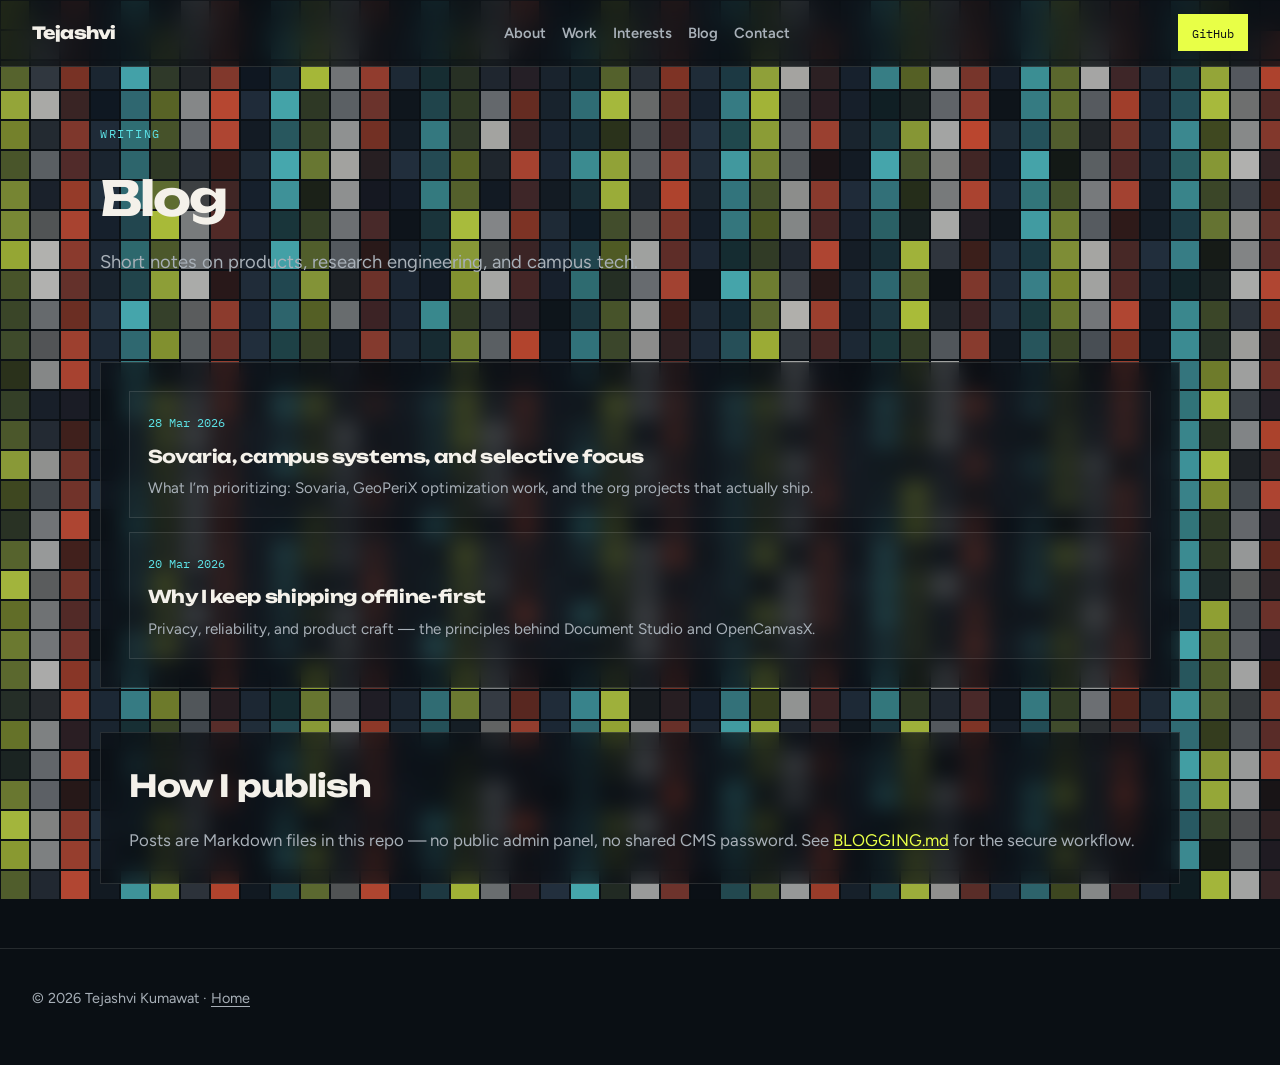
==== blog/index.html @ ffb42130 "Rebuild portfolio: about-first selective work, cell field, and blog Highlight Sovaria, Document Stud" ====
<!DOCTYPE html>
<html lang="en">
<head>
  <meta charset="utf-8" />
  <meta name="viewport" content="width=device-width, initial-scale=1" />
  <title>Blog · Tejashvi Kumawat</title>
  <meta name="description" content="Writing by Tejashvi Kumawat — products, research tooling, and campus systems." />
  <meta name="theme-color" content="#0A0F14" />
  <link rel="preconnect" href="https://fonts.googleapis.com" />
  <link rel="preconnect" href="https://fonts.gstatic.com" crossorigin />
  <link href="https://fonts.googleapis.com/css2?family=Unbounded:wght@500;700;800&family=Figtree:wght@400;500;600;700&family=IBM+Plex+Mono:wght@400;500&display=swap" rel="stylesheet" />
  <link rel="stylesheet" href="../styles.css" />
  <script src="../script.js" defer></script>
</head>
<body class="blog-page">
  <canvas id="cellField" aria-hidden="true"></canvas>

  <header class="top">
    <a class="logo" href="../">Tejashvi</a>
    <nav>
      <a href="../#about">About</a>
      <a href="../#work">Work</a>
      <a href="../#interests">Interests</a>
      <a href="./">Blog</a>
      <a href="../#contact">Contact</a>
    </nav>
    <a class="nav-cta" href="https://github.com/tejashvi-kumawat" target="_blank" rel="noopener">GitHub</a>
  </header>

  <main>
    <section class="blog-hero">
      <p class="eyebrow">Writing</p>
      <h1>Blog</h1>
      <p class="lede">Short notes on products, research engineering, and campus tech.</p>
    </section>

    <section class="panel">
      <div id="allPosts" class="post-list" aria-live="polite">Loading…</div>
    </section>

    <section class="panel">
      <h2>How I publish</h2>
      <p style="color:var(--muted);margin:0">
        Posts are Markdown files in this repo — no public admin panel, no shared CMS password.
        See <a href="../BLOGGING.md">BLOGGING.md</a> for the secure workflow.
      </p>
    </section>
  </main>

  <footer class="footer">
    <p>© <span id="year"></span> Tejashvi Kumawat · <a href="../">Home</a></p>
  </footer>
</body>
</html>
---- styles.css ----
:root {
  --bg: #0A0F14;
  --ink: #F4F1EA;
  --muted: #A8B0B8;
  --line: rgba(244, 241, 234, 0.12);
  --accent: #E8FF47;
  --accent-2: #FF5C39;
  --accent-3: #5CE1E6;
  --panel: rgba(10, 15, 20, 0.72);
  --font-display: "Unbounded", system-ui, sans-serif;
  --font-body: "Figtree", system-ui, sans-serif;
  --font-mono: "IBM Plex Mono", ui-monospace, monospace;
  --max: 1080px;
}

*,
*::before,
*::after { box-sizing: border-box; }

html { scroll-behavior: smooth; }

body {
  margin: 0;
  min-height: 100vh;
  color: var(--ink);
  font-family: var(--font-body);
  font-size: 1.05rem;
  line-height: 1.65;
  background: var(--bg);
  overflow-x: hidden;
}

#cellField {
  position: fixed;
  inset: 0;
  width: 100%;
  height: 100%;
  z-index: 0;
  pointer-events: none;
}

.top, main, .footer {
  position: relative;
  z-index: 1;
}

a {
  color: var(--accent);
  text-decoration-thickness: 1px;
  text-underline-offset: 0.18em;
  transition: color 0.2s ease, opacity 0.2s ease;
}

a:hover { color: #fff; }

.top {
  position: sticky;
  top: 0;
  display: flex;
  align-items: center;
  gap: 1.25rem;
  padding: 0.9rem clamp(1rem, 4vw, 2rem);
  background: rgba(10, 15, 20, 0.78);
  backdrop-filter: blur(14px);
  border-bottom: 1px solid var(--line);
  z-index: 20;
}

.logo {
  font-family: var(--font-display);
  font-weight: 800;
  font-size: 1.05rem;
  letter-spacing: -0.03em;
  color: var(--ink);
  text-decoration: none;
}

.top nav {
  display: flex;
  gap: 1rem;
  flex: 1;
  justify-content: center;
  flex-wrap: wrap;
}

.top nav a {
  color: var(--muted);
  text-decoration: none;
  font-size: 0.92rem;
  font-weight: 600;
}

.top nav a:hover { color: var(--ink); }

.nav-cta {
  font-family: var(--font-mono);
  font-size: 0.78rem;
  color: var(--bg);
  background: var(--accent);
  text-decoration: none;
  padding: 0.45rem 0.8rem;
  border: 1px solid transparent;
}

.nav-cta:hover {
  background: transparent;
  color: var(--accent);
  border-color: var(--accent);
}

main {
  width: min(var(--max), calc(100% - 2rem));
  margin: 0 auto;
  padding: 2.5rem 0 4rem;
}

.hero {
  padding: 4.5rem 0 2.5rem;
  animation: rise 0.9s ease both;
}

.eyebrow {
  font-family: var(--font-mono);
  font-size: 0.78rem;
  letter-spacing: 0.14em;
  text-transform: uppercase;
  color: var(--accent-3);
  margin: 0 0 1rem;
}

.hero h1 {
  font-family: var(--font-display);
  font-weight: 800;
  font-size: clamp(2.6rem, 8vw, 4.6rem);
  letter-spacing: -0.04em;
  line-height: 1.02;
  margin: 0 0 1.1rem;
  max-width: 12ch;
}

.lede {
  max-width: 38rem;
  color: var(--muted);
  font-size: 1.15rem;
  margin: 0 0 1.6rem;
}

.social {
  list-style: none;
  display: flex;
  flex-wrap: wrap;
  gap: 0.65rem;
  padding: 0;
  margin: 0;
}

.social a {
  display: inline-block;
  padding: 0.55rem 0.85rem;
  border: 1px solid var(--line);
  background: rgba(244, 241, 234, 0.03);
  color: var(--ink);
  text-decoration: none;
  font-weight: 600;
  font-size: 0.92rem;
}

.social a:hover {
  border-color: var(--accent);
  color: var(--accent);
  transform: translateY(-2px);
}

.social.dense a { font-size: 0.88rem; }

.panel {
  margin-top: 2.75rem;
  padding: 1.75rem;
  border: 1px solid var(--line);
  background: var(--panel);
  backdrop-filter: blur(10px);
  animation: rise 0.8s ease both;
}

.panel h2 {
  font-family: var(--font-display);
  font-size: clamp(1.4rem, 3vw, 1.9rem);
  letter-spacing: -0.03em;
  margin: 0 0 1rem;
}

.about-grid {
  display: grid;
  gap: 1rem;
}

@media (min-width: 800px) {
  .about-grid { grid-template-columns: 1fr 1fr; }
}

.about-grid p {
  margin: 0;
  color: var(--muted);
}

.about-grid strong { color: var(--ink); }

.section-head {
  margin-bottom: 1.5rem;
}

.section-head.row {
  display: flex;
  justify-content: space-between;
  gap: 1rem;
  align-items: end;
  flex-wrap: wrap;
}

.section-head p {
  margin: 0.35rem 0 0;
  color: var(--muted);
  max-width: 36rem;
}

.work-card {
  display: grid;
  gap: 1.25rem;
  padding: 1.25rem 0;
  border-top: 1px solid var(--line);
}

.work-card:first-of-type { border-top: 0; padding-top: 0; }

@media (min-width: 820px) {
  .work-card {
    grid-template-columns: 220px 1fr;
    align-items: center;
  }
  .work-card.reverse { grid-template-columns: 1fr 220px; }
  .work-card.reverse .work-media { order: 2; }
  .work-card.featured { grid-template-columns: 280px 1fr; }
}

.work-media {
  aspect-ratio: 1;
  border: 1px solid var(--line);
  overflow: hidden;
  position: relative;
  background: #121820;
}

.work-media img {
  width: 100%;
  height: 100%;
  object-fit: cover;
  display: block;
  transition: transform 0.5s ease;
}

.work-card:hover .work-media img { transform: scale(1.05); }

.work-copy h3 {
  font-family: var(--font-display);
  font-size: 1.35rem;
  letter-spacing: -0.03em;
  margin: 0.2rem 0 0.6rem;
}

.work-copy h3 a {
  color: inherit;
  text-decoration: none;
}

.work-copy h3 a:hover { color: var(--accent); }

.work-copy p {
  margin: 0 0 0.9rem;
  color: var(--muted);
}

.kicker {
  font-family: var(--font-mono);
  font-size: 0.72rem;
  letter-spacing: 0.12em;
  text-transform: uppercase;
  color: var(--accent-2);
  margin: 0;
}

.tags {
  display: flex;
  flex-wrap: wrap;
  gap: 0.4rem;
  margin-bottom: 0.75rem;
}

.tags span {
  font-family: var(--font-mono);
  font-size: 0.7rem;
  letter-spacing: 0.04em;
  color: var(--muted);
  border: 1px solid var(--line);
  padding: 0.25rem 0.45rem;
}

.text-link {
  font-weight: 700;
  text-decoration: none;
  color: var(--accent);
}

/* Project art panels */
.sovaria-art {
  background:
    radial-gradient(circle at 20% 20%, rgba(232, 255, 71, 0.35), transparent 40%),
    radial-gradient(circle at 80% 70%, rgba(255, 92, 57, 0.4), transparent 45%),
    linear-gradient(135deg, #101820, #1a2430);
}
.sovaria-art::after {
  content: "S";
  position: absolute;
  inset: 0;
  display: grid;
  place-items: center;
  font-family: var(--font-display);
  font-size: 5rem;
  font-weight: 800;
  color: rgba(244, 241, 234, 0.88);
}

.geoperix-art {
  background:
    repeating-linear-gradient(0deg, transparent, transparent 18px, rgba(92, 225, 230, 0.08) 18px, rgba(92, 225, 230, 0.08) 19px),
    repeating-linear-gradient(90deg, transparent, transparent 18px, rgba(92, 225, 230, 0.08) 18px, rgba(92, 225, 230, 0.08) 19px),
    radial-gradient(circle at 50% 50%, rgba(92, 225, 230, 0.25), transparent 55%),
    #0d141c;
}
.geoperix-art::after {
  content: "Geo";
  position: absolute;
  inset: 0;
  display: grid;
  place-items: center;
  font-family: var(--font-display);
  font-weight: 800;
  font-size: 2.2rem;
  color: var(--accent-3);
}

.opencanvas-art {
  background:
    conic-gradient(from 180deg at 50% 50%, #ff5c39, #e8ff47, #5ce1e6, #ff5c39);
  opacity: 0.95;
}
.opencanvas-art::after {
  content: "OCX";
  position: absolute;
  inset: 8%;
  background: var(--bg);
  display: grid;
  place-items: center;
  font-family: var(--font-display);
  font-weight: 800;
  font-size: 1.8rem;
}

.nss-art {
  background:
    linear-gradient(160deg, rgba(232, 255, 71, 0.2), transparent 50%),
    linear-gradient(20deg, rgba(255, 92, 57, 0.25), transparent 45%),
    #142018;
}
.nss-art::after {
  content: "NSS";
  position: absolute;
  inset: 0;
  display: grid;
  place-items: center;
  font-family: var(--font-display);
  font-weight: 800;
  font-size: 2.4rem;
}

.tryst-art {
  background:
    radial-gradient(circle at 30% 40%, rgba(255, 92, 57, 0.45), transparent 40%),
    radial-gradient(circle at 70% 60%, rgba(232, 255, 71, 0.3), transparent 40%),
    #151018;
}
.tryst-art::after {
  content: "TRYST";
  position: absolute;
  inset: 0;
  display: grid;
  place-items: center;
  font-family: var(--font-display);
  font-weight: 800;
  font-size: 1.6rem;
  letter-spacing: 0.08em;
}

.interest-list {
  margin: 0;
  padding: 0;
  list-style: none;
  display: grid;
  gap: 0.85rem;
}

.interest-list li {
  padding: 0.9rem 1rem;
  border-left: 3px solid var(--accent);
  background: rgba(244, 241, 234, 0.03);
  color: var(--muted);
}

.interest-list strong { color: var(--ink); }

.post-list {
  display: grid;
  gap: 0.85rem;
}

.post-card {
  display: block;
  padding: 1rem 1.1rem;
  border: 1px solid var(--line);
  text-decoration: none;
  color: inherit;
  background: rgba(244, 241, 234, 0.02);
  transition: border-color 0.2s ease, transform 0.2s ease, background 0.2s ease;
}

.post-card:hover {
  border-color: var(--accent);
  transform: translateX(4px);
  background: rgba(232, 255, 71, 0.04);
  color: inherit;
}

.post-card time {
  font-family: var(--font-mono);
  font-size: 0.75rem;
  color: var(--accent-3);
}

.post-card h3 {
  font-family: var(--font-display);
  font-size: 1.1rem;
  margin: 0.35rem 0;
  letter-spacing: -0.02em;
}

.post-card p {
  margin: 0;
  color: var(--muted);
  font-size: 0.95rem;
}

.contact p { color: var(--muted); }

.footer {
  border-top: 1px solid var(--line);
  padding: 1.5rem clamp(1rem, 4vw, 2rem) 2.5rem;
  color: var(--muted);
  font-size: 0.9rem;
}

.footer a { color: var(--muted); }
.footer a:hover { color: var(--accent); }

/* Blog layout */
.blog-page main { padding-top: 1.5rem; }

.blog-hero {
  padding: 2rem 0 1rem;
}

.blog-hero h1 {
  font-family: var(--font-display);
  font-size: clamp(2rem, 5vw, 3rem);
  letter-spacing: -0.04em;
  margin: 0 0 0.5rem;
}

.prose {
  max-width: 42rem;
  color: var(--muted);
}

.prose h1, .prose h2, .prose h3 {
  font-family: var(--font-display);
  color: var(--ink);
  letter-spacing: -0.03em;
}

.prose code, .prose pre {
  font-family: var(--font-mono);
}

.prose pre {
  background: #121820;
  border: 1px solid var(--line);
  padding: 1rem;
  overflow-x: auto;
}

.prose a { color: var(--accent); }

.post-meta {
  font-family: var(--font-mono);
  font-size: 0.78rem;
  color: var(--accent-3);
  margin-bottom: 1.5rem;
}

@keyframes rise {
  from { opacity: 0; transform: translateY(18px); }
  to { opacity: 1; transform: translateY(0); }
}

@media (max-width: 720px) {
  .top nav { display: none; }
  .hero { padding-top: 2.5rem; }
  .panel { padding: 1.2rem; }
}
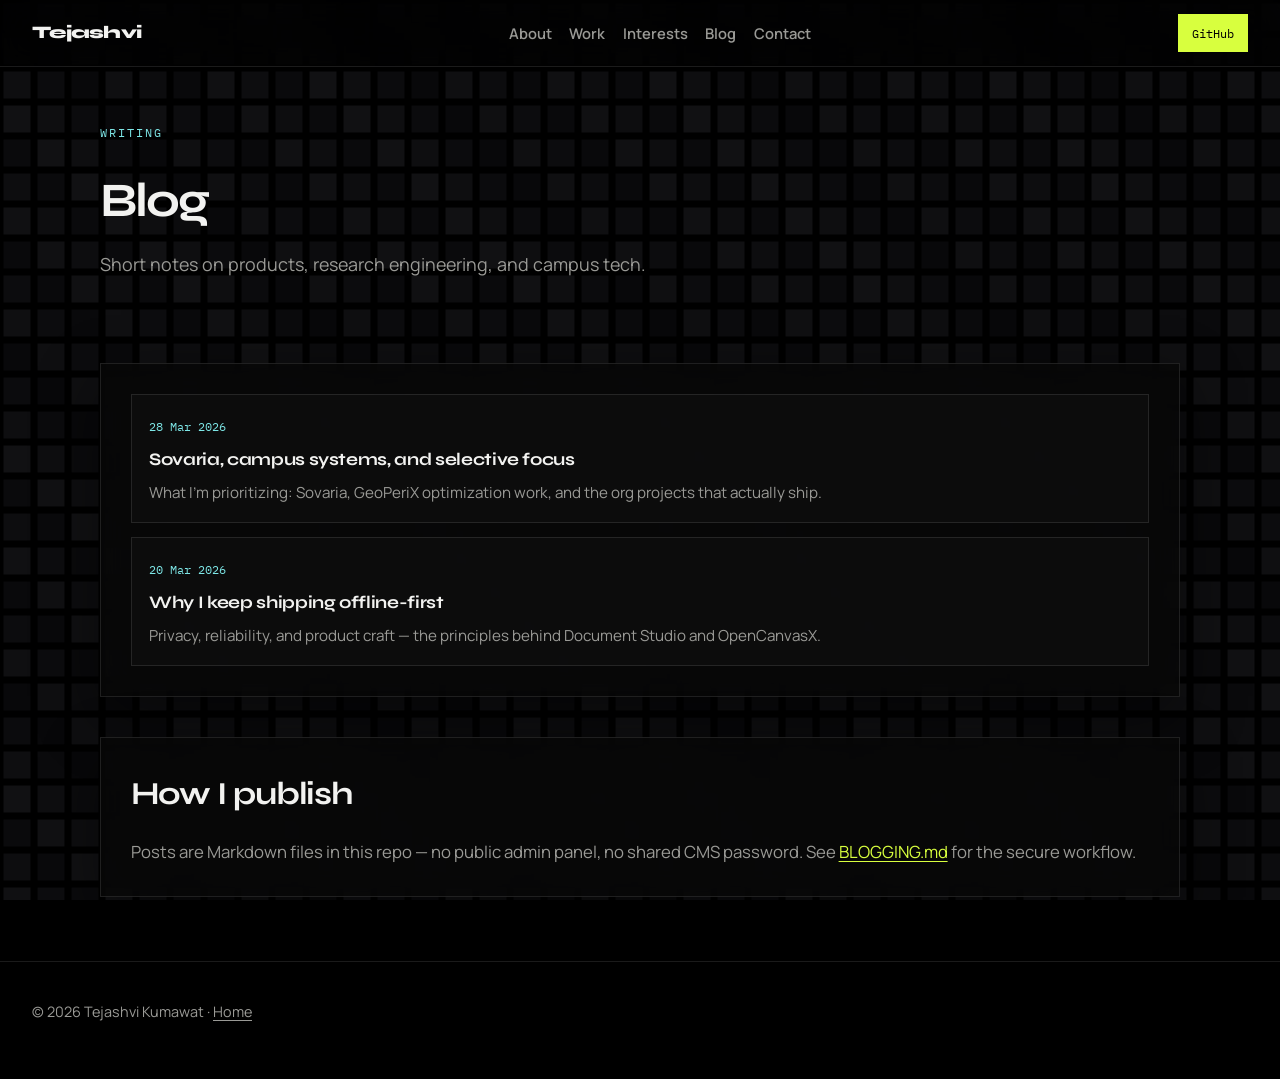
==== commit 2fb0ffb8: "Refine black cell grid, icons, and fuller about section Linger hover light on separated blocks; Syne" ====
--- a/blog/index.html
+++ b/blog/index.html
@@ -5,10 +5,10 @@
   <meta name="viewport" content="width=device-width, initial-scale=1" />
   <title>Blog · Tejashvi Kumawat</title>
   <meta name="description" content="Writing by Tejashvi Kumawat — products, research tooling, and campus systems." />
-  <meta name="theme-color" content="#0A0F14" />
+  <meta name="theme-color" content="#000000" />
   <link rel="preconnect" href="https://fonts.googleapis.com" />
   <link rel="preconnect" href="https://fonts.gstatic.com" crossorigin />
-  <link href="https://fonts.googleapis.com/css2?family=Unbounded:wght@500;700;800&family=Figtree:wght@400;500;600;700&family=IBM+Plex+Mono:wght@400;500&display=swap" rel="stylesheet" />
+  <link href="https://fonts.googleapis.com/css2?family=Syne:wght@600;700;800&family=Manrope:wght@400;500;600;700&family=IBM+Plex+Mono:wght@400;500&display=swap" rel="stylesheet" />
   <link rel="stylesheet" href="../styles.css" />
   <script src="../script.js" defer></script>
 </head>
--- a/styles.css
+++ b/styles.css
@@ -1,14 +1,15 @@
 :root {
-  --bg: #0A0F14;
-  --ink: #F4F1EA;
-  --muted: #A8B0B8;
-  --line: rgba(244, 241, 234, 0.12);
-  --accent: #E8FF47;
-  --accent-2: #FF5C39;
-  --accent-3: #5CE1E6;
-  --panel: rgba(10, 15, 20, 0.72);
-  --font-display: "Unbounded", system-ui, sans-serif;
-  --font-body: "Figtree", system-ui, sans-serif;
+  --bg: #000000;
+  --ink: #F2F2F0;
+  --muted: #9A9A96;
+  --line: rgba(242, 242, 240, 0.12);
+  --accent: #D8FF3E;
+  --accent-2: #FF6A3D;
+  --accent-3: #7EE7E7;
+  --panel: rgba(8, 8, 8, 0.82);
+  --panel-border: rgba(255, 255, 255, 0.1);
+  --font-display: "Syne", system-ui, sans-serif;
+  --font-body: "Manrope", system-ui, sans-serif;
   --font-mono: "IBM Plex Mono", ui-monospace, monospace;
   --max: 1080px;
 }
@@ -25,8 +26,8 @@
   color: var(--ink);
   font-family: var(--font-body);
   font-size: 1.05rem;
-  line-height: 1.65;
-  background: var(--bg);
+  line-height: 1.7;
+  background: #000;
   overflow-x: hidden;
 }
 
@@ -48,10 +49,15 @@
   color: var(--accent);
   text-decoration-thickness: 1px;
   text-underline-offset: 0.18em;
-  transition: color 0.2s ease, opacity 0.2s ease;
+  transition: color 0.2s ease, border-color 0.2s ease, background 0.2s ease, transform 0.2s ease;
 }
 
 a:hover { color: #fff; }
+
+.icon {
+  display: block;
+  flex-shrink: 0;
+}
 
 .top {
   position: sticky;
@@ -60,24 +66,24 @@
   align-items: center;
   gap: 1.25rem;
   padding: 0.9rem clamp(1rem, 4vw, 2rem);
-  background: rgba(10, 15, 20, 0.78);
-  backdrop-filter: blur(14px);
-  border-bottom: 1px solid var(--line);
+  background: rgba(0, 0, 0, 0.72);
+  backdrop-filter: blur(16px);
+  border-bottom: 1px solid var(--panel-border);
   z-index: 20;
 }
 
 .logo {
   font-family: var(--font-display);
   font-weight: 800;
-  font-size: 1.05rem;
-  letter-spacing: -0.03em;
+  font-size: 1.1rem;
+  letter-spacing: -0.04em;
   color: var(--ink);
   text-decoration: none;
 }
 
 .top nav {
   display: flex;
-  gap: 1rem;
+  gap: 1.1rem;
   flex: 1;
   justify-content: center;
   flex-wrap: wrap;
@@ -93,9 +99,12 @@
 .top nav a:hover { color: var(--ink); }
 
 .nav-cta {
+  display: inline-flex;
+  align-items: center;
+  gap: 0.4rem;
   font-family: var(--font-mono);
   font-size: 0.78rem;
-  color: var(--bg);
+  color: #000;
   background: var(--accent);
   text-decoration: none;
   padding: 0.45rem 0.8rem;
@@ -121,8 +130,8 @@
 
 .eyebrow {
   font-family: var(--font-mono);
-  font-size: 0.78rem;
-  letter-spacing: 0.14em;
+  font-size: 0.75rem;
+  letter-spacing: 0.16em;
   text-transform: uppercase;
   color: var(--accent-3);
   margin: 0 0 1rem;
@@ -131,83 +140,80 @@
 .hero h1 {
   font-family: var(--font-display);
   font-weight: 800;
-  font-size: clamp(2.6rem, 8vw, 4.6rem);
-  letter-spacing: -0.04em;
-  line-height: 1.02;
-  margin: 0 0 1.1rem;
+  font-size: clamp(2.7rem, 8vw, 4.8rem);
+  letter-spacing: -0.045em;
+  line-height: 0.98;
+  margin: 0 0 1.15rem;
   max-width: 12ch;
 }
 
 .lede {
-  max-width: 38rem;
-  color: var(--muted);
-  font-size: 1.15rem;
-  margin: 0 0 1.6rem;
-}
+  max-width: 40rem;
+  color: var(--muted);
+  font-size: 1.12rem;
+  margin: 0 0 1.7rem;
+}
+
+.lede strong { color: var(--ink); font-weight: 700; }
 
 .social {
   list-style: none;
   display: flex;
   flex-wrap: wrap;
-  gap: 0.65rem;
+  gap: 0.55rem;
   padding: 0;
   margin: 0;
 }
 
 .social a {
-  display: inline-block;
-  padding: 0.55rem 0.85rem;
-  border: 1px solid var(--line);
-  background: rgba(244, 241, 234, 0.03);
+  display: grid;
+  place-items: center;
+  width: 2.7rem;
+  height: 2.7rem;
+  border: 1px solid var(--panel-border);
+  background: rgba(255, 255, 255, 0.03);
   color: var(--ink);
   text-decoration: none;
-  font-weight: 600;
-  font-size: 0.92rem;
+  border-radius: 0;
 }
 
 .social a:hover {
   border-color: var(--accent);
   color: var(--accent);
+  background: rgba(216, 255, 62, 0.08);
   transform: translateY(-2px);
 }
 
-.social.dense a { font-size: 0.88rem; }
-
 .panel {
-  margin-top: 2.75rem;
-  padding: 1.75rem;
-  border: 1px solid var(--line);
+  margin-top: 2.5rem;
+  padding: 1.85rem;
+  border: 1px solid var(--panel-border);
   background: var(--panel);
-  backdrop-filter: blur(10px);
+  backdrop-filter: blur(14px);
   animation: rise 0.8s ease both;
+  box-shadow: 0 20px 60px rgba(0, 0, 0, 0.45);
 }
 
 .panel h2 {
   font-family: var(--font-display);
-  font-size: clamp(1.4rem, 3vw, 1.9rem);
-  letter-spacing: -0.03em;
+  font-size: clamp(1.45rem, 3vw, 2rem);
+  letter-spacing: -0.035em;
   margin: 0 0 1rem;
 }
 
-.about-grid {
+.about-stack {
   display: grid;
   gap: 1rem;
 }
 
-@media (min-width: 800px) {
-  .about-grid { grid-template-columns: 1fr 1fr; }
-}
-
-.about-grid p {
+.about-stack p {
   margin: 0;
   color: var(--muted);
 }
 
-.about-grid strong { color: var(--ink); }
-
-.section-head {
-  margin-bottom: 1.5rem;
-}
+.about-stack strong { color: var(--ink); }
+
+.section-head { margin-bottom: 1.5rem; }
 
 .section-head.row {
   display: flex;
@@ -226,8 +232,8 @@
 .work-card {
   display: grid;
   gap: 1.25rem;
-  padding: 1.25rem 0;
-  border-top: 1px solid var(--line);
+  padding: 1.35rem 0;
+  border-top: 1px solid var(--panel-border);
 }
 
 .work-card:first-of-type { border-top: 0; padding-top: 0; }
@@ -244,10 +250,10 @@
 
 .work-media {
   aspect-ratio: 1;
-  border: 1px solid var(--line);
+  border: 1px solid var(--panel-border);
   overflow: hidden;
   position: relative;
-  background: #121820;
+  background: #0a0a0a;
 }
 
 .work-media img {
@@ -300,7 +306,7 @@
   font-size: 0.7rem;
   letter-spacing: 0.04em;
   color: var(--muted);
-  border: 1px solid var(--line);
+  border: 1px solid var(--panel-border);
   padding: 0.25rem 0.45rem;
 }
 
@@ -308,14 +314,14 @@
   font-weight: 700;
   text-decoration: none;
   color: var(--accent);
-}
-
-/* Project art panels */
+  margin-right: 1rem;
+}
+
 .sovaria-art {
   background:
-    radial-gradient(circle at 20% 20%, rgba(232, 255, 71, 0.35), transparent 40%),
-    radial-gradient(circle at 80% 70%, rgba(255, 92, 57, 0.4), transparent 45%),
-    linear-gradient(135deg, #101820, #1a2430);
+    radial-gradient(circle at 20% 20%, rgba(216, 255, 62, 0.35), transparent 40%),
+    radial-gradient(circle at 80% 70%, rgba(255, 106, 61, 0.4), transparent 45%),
+    #0a0a0a;
 }
 .sovaria-art::after {
   content: "S";
@@ -326,15 +332,15 @@
   font-family: var(--font-display);
   font-size: 5rem;
   font-weight: 800;
-  color: rgba(244, 241, 234, 0.88);
+  color: rgba(242, 242, 240, 0.9);
 }
 
 .geoperix-art {
   background:
-    repeating-linear-gradient(0deg, transparent, transparent 18px, rgba(92, 225, 230, 0.08) 18px, rgba(92, 225, 230, 0.08) 19px),
-    repeating-linear-gradient(90deg, transparent, transparent 18px, rgba(92, 225, 230, 0.08) 18px, rgba(92, 225, 230, 0.08) 19px),
-    radial-gradient(circle at 50% 50%, rgba(92, 225, 230, 0.25), transparent 55%),
-    #0d141c;
+    repeating-linear-gradient(0deg, transparent, transparent 18px, rgba(126, 231, 231, 0.08) 18px, rgba(126, 231, 231, 0.08) 19px),
+    repeating-linear-gradient(90deg, transparent, transparent 18px, rgba(126, 231, 231, 0.08) 18px, rgba(126, 231, 231, 0.08) 19px),
+    radial-gradient(circle at 50% 50%, rgba(126, 231, 231, 0.22), transparent 55%),
+    #0a0a0a;
 }
 .geoperix-art::after {
   content: "Geo";
@@ -349,15 +355,13 @@
 }
 
 .opencanvas-art {
-  background:
-    conic-gradient(from 180deg at 50% 50%, #ff5c39, #e8ff47, #5ce1e6, #ff5c39);
-  opacity: 0.95;
+  background: conic-gradient(from 180deg at 50% 50%, #ff6a3d, #d8ff3e, #7ee7e7, #ff6a3d);
 }
 .opencanvas-art::after {
   content: "OCX";
   position: absolute;
   inset: 8%;
-  background: var(--bg);
+  background: #000;
   display: grid;
   place-items: center;
   font-family: var(--font-display);
@@ -367,9 +371,9 @@
 
 .nss-art {
   background:
-    linear-gradient(160deg, rgba(232, 255, 71, 0.2), transparent 50%),
-    linear-gradient(20deg, rgba(255, 92, 57, 0.25), transparent 45%),
-    #142018;
+    linear-gradient(160deg, rgba(216, 255, 62, 0.2), transparent 50%),
+    linear-gradient(20deg, rgba(255, 106, 61, 0.25), transparent 45%),
+    #0a0a0a;
 }
 .nss-art::after {
   content: "NSS";
@@ -384,9 +388,9 @@
 
 .tryst-art {
   background:
-    radial-gradient(circle at 30% 40%, rgba(255, 92, 57, 0.45), transparent 40%),
-    radial-gradient(circle at 70% 60%, rgba(232, 255, 71, 0.3), transparent 40%),
-    #151018;
+    radial-gradient(circle at 30% 40%, rgba(255, 106, 61, 0.45), transparent 40%),
+    radial-gradient(circle at 70% 60%, rgba(216, 255, 62, 0.3), transparent 40%),
+    #0a0a0a;
 }
 .tryst-art::after {
   content: "TRYST";
@@ -409,9 +413,9 @@
 }
 
 .interest-list li {
-  padding: 0.9rem 1rem;
+  padding: 0.95rem 1.05rem;
   border-left: 3px solid var(--accent);
-  background: rgba(244, 241, 234, 0.03);
+  background: rgba(255, 255, 255, 0.03);
   color: var(--muted);
 }
 
@@ -425,17 +429,17 @@
 .post-card {
   display: block;
   padding: 1rem 1.1rem;
-  border: 1px solid var(--line);
+  border: 1px solid var(--panel-border);
   text-decoration: none;
   color: inherit;
-  background: rgba(244, 241, 234, 0.02);
+  background: rgba(255, 255, 255, 0.02);
   transition: border-color 0.2s ease, transform 0.2s ease, background 0.2s ease;
 }
 
 .post-card:hover {
   border-color: var(--accent);
   transform: translateX(4px);
-  background: rgba(232, 255, 71, 0.04);
+  background: rgba(216, 255, 62, 0.05);
   color: inherit;
 }
 
@@ -460,22 +464,41 @@
 
 .contact p { color: var(--muted); }
 
+.contact-mail {
+  margin: 1rem 0 1.25rem !important;
+}
+
+.contact-mail a {
+  display: inline-flex;
+  align-items: center;
+  gap: 0.55rem;
+  color: var(--ink);
+  text-decoration: none;
+  font-weight: 700;
+  font-size: 1.05rem;
+  border-bottom: 1px solid var(--panel-border);
+  padding-bottom: 0.2rem;
+}
+
+.contact-mail a:hover {
+  color: var(--accent);
+  border-color: var(--accent);
+}
+
 .footer {
-  border-top: 1px solid var(--line);
+  border-top: 1px solid var(--panel-border);
   padding: 1.5rem clamp(1rem, 4vw, 2rem) 2.5rem;
   color: var(--muted);
   font-size: 0.9rem;
+  background: rgba(0, 0, 0, 0.55);
 }
 
 .footer a { color: var(--muted); }
 .footer a:hover { color: var(--accent); }
 
-/* Blog layout */
 .blog-page main { padding-top: 1.5rem; }
 
-.blog-hero {
-  padding: 2rem 0 1rem;
-}
+.blog-hero { padding: 2rem 0 1rem; }
 
 .blog-hero h1 {
   font-family: var(--font-display);
@@ -495,13 +518,11 @@
   letter-spacing: -0.03em;
 }
 
-.prose code, .prose pre {
-  font-family: var(--font-mono);
-}
+.prose code, .prose pre { font-family: var(--font-mono); }
 
 .prose pre {
-  background: #121820;
-  border: 1px solid var(--line);
+  background: #0a0a0a;
+  border: 1px solid var(--panel-border);
   padding: 1rem;
   overflow-x: auto;
 }
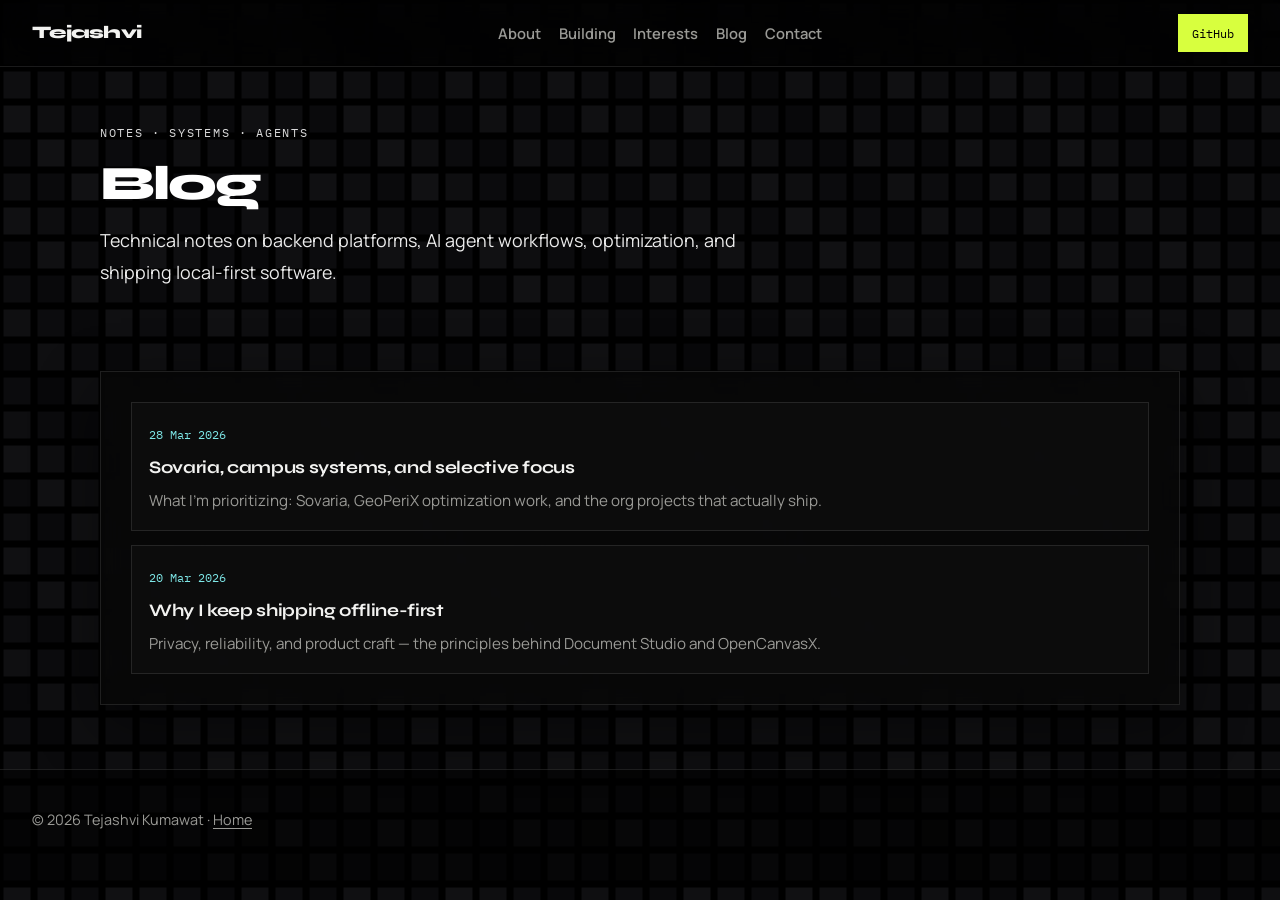
==== commit 97a955f3: "Improve hero contrast, shorten hover linger, deepen copy Invert hero text over lit cells; technical " ====
--- a/blog/index.html
+++ b/blog/index.html
@@ -4,7 +4,7 @@
   <meta charset="utf-8" />
   <meta name="viewport" content="width=device-width, initial-scale=1" />
   <title>Blog · Tejashvi Kumawat</title>
-  <meta name="description" content="Writing by Tejashvi Kumawat — products, research tooling, and campus systems." />
+  <meta name="description" content="Writing by Tejashvi Kumawat — agents, platforms, optimization, and shipping notes." />
   <meta name="theme-color" content="#000000" />
   <link rel="preconnect" href="https://fonts.googleapis.com" />
   <link rel="preconnect" href="https://fonts.gstatic.com" crossorigin />
@@ -19,7 +19,7 @@
     <a class="logo" href="../">Tejashvi</a>
     <nav>
       <a href="../#about">About</a>
-      <a href="../#work">Work</a>
+      <a href="../#work">Building</a>
       <a href="../#interests">Interests</a>
       <a href="./">Blog</a>
       <a href="../#contact">Contact</a>
@@ -29,21 +29,18 @@
 
   <main>
     <section class="blog-hero">
-      <p class="eyebrow">Writing</p>
-      <h1>Blog</h1>
-      <p class="lede">Short notes on products, research engineering, and campus tech.</p>
+      <div class="on-cells">
+        <p class="eyebrow">notes · systems · agents</p>
+        <h1>Blog</h1>
+        <p class="lede">
+          Technical notes on backend platforms, AI agent workflows, optimization,
+          and shipping local-first software.
+        </p>
+      </div>
     </section>
 
     <section class="panel">
       <div id="allPosts" class="post-list" aria-live="polite">Loading…</div>
-    </section>
-
-    <section class="panel">
-      <h2>How I publish</h2>
-      <p style="color:var(--muted);margin:0">
-        Posts are Markdown files in this repo — no public admin panel, no shared CMS password.
-        See <a href="../BLOGGING.md">BLOGGING.md</a> for the secure workflow.
-      </p>
     </section>
   </main>
 
--- a/styles.css
+++ b/styles.css
@@ -123,35 +123,74 @@
   padding: 2.5rem 0 4rem;
 }
 
-.hero {
+.hero,
+.blog-hero {
   padding: 4.5rem 0 2.5rem;
   animation: rise 0.9s ease both;
+}
+
+/* Invert against lit cells so hero/blog titles stay readable without a panel */
+.on-cells {
+  mix-blend-mode: difference;
+  color: #fff;
+  max-width: 46rem;
+}
+
+.on-cells .eyebrow {
+  color: #fff;
+  opacity: 0.85;
+}
+
+.on-cells h1,
+.on-cells .lede,
+.on-cells .lede strong,
+.on-cells a {
+  color: #fff;
+}
+
+.on-cells .lede {
+  opacity: 0.92;
+}
+
+.on-cells .social a {
+  border-color: rgba(255, 255, 255, 0.55);
+  background: transparent;
+  color: #fff;
+}
+
+.on-cells .social a:hover {
+  border-color: #fff;
+  background: rgba(255, 255, 255, 0.12);
+  color: #fff;
+  transform: translateY(-2px);
 }
 
 .eyebrow {
   font-family: var(--font-mono);
   font-size: 0.75rem;
-  letter-spacing: 0.16em;
+  letter-spacing: 0.14em;
   text-transform: uppercase;
   color: var(--accent-3);
   margin: 0 0 1rem;
 }
 
-.hero h1 {
+.hero h1,
+.blog-hero h1 {
   font-family: var(--font-display);
   font-weight: 800;
   font-size: clamp(2.7rem, 8vw, 4.8rem);
   letter-spacing: -0.045em;
   line-height: 0.98;
   margin: 0 0 1.15rem;
-  max-width: 12ch;
+  max-width: 14ch;
 }
 
 .lede {
-  max-width: 40rem;
+  max-width: 42rem;
   color: var(--muted);
   font-size: 1.12rem;
   margin: 0 0 1.7rem;
+  line-height: 1.75;
 }
 
 .lede strong { color: var(--ink); font-weight: 700; }
@@ -201,18 +240,6 @@
   margin: 0 0 1rem;
 }
 
-.about-stack {
-  display: grid;
-  gap: 1rem;
-}
-
-.about-stack p {
-  margin: 0;
-  color: var(--muted);
-}
-
-.about-stack strong { color: var(--ink); }
-
 .section-head { margin-bottom: 1.5rem; }
 
 .section-head.row {
@@ -404,22 +431,36 @@
   letter-spacing: 0.08em;
 }
 
-.interest-list {
+.interest-stack,
+.about-stack {
+  display: grid;
+  gap: 1.15rem;
+}
+
+.interest-stack p,
+.about-stack p {
   margin: 0;
-  padding: 0;
-  list-style: none;
-  display: grid;
-  gap: 0.85rem;
-}
-
-.interest-list li {
-  padding: 0.95rem 1.05rem;
-  border-left: 3px solid var(--accent);
-  background: rgba(255, 255, 255, 0.03);
-  color: var(--muted);
-}
-
-.interest-list strong { color: var(--ink); }
+  color: var(--muted);
+}
+
+.interest-stack strong,
+.about-stack strong {
+  color: var(--ink);
+}
+
+.interest-stack h3 {
+  font-family: var(--font-display);
+  font-size: 1.15rem;
+  letter-spacing: -0.02em;
+  margin: 0 0 0.35rem;
+  color: var(--ink);
+}
+
+.work-links {
+  display: flex;
+  flex-wrap: wrap;
+  gap: 0.75rem 1.1rem;
+}
 
 .post-list {
   display: grid;
@@ -498,13 +539,12 @@
 
 .blog-page main { padding-top: 1.5rem; }
 
-.blog-hero { padding: 2rem 0 1rem; }
-
-.blog-hero h1 {
-  font-family: var(--font-display);
+.blog-page .blog-hero {
+  padding: 2rem 0 1rem;
+}
+
+.blog-page .blog-hero h1 {
   font-size: clamp(2rem, 5vw, 3rem);
-  letter-spacing: -0.04em;
-  margin: 0 0 0.5rem;
 }
 
 .prose {
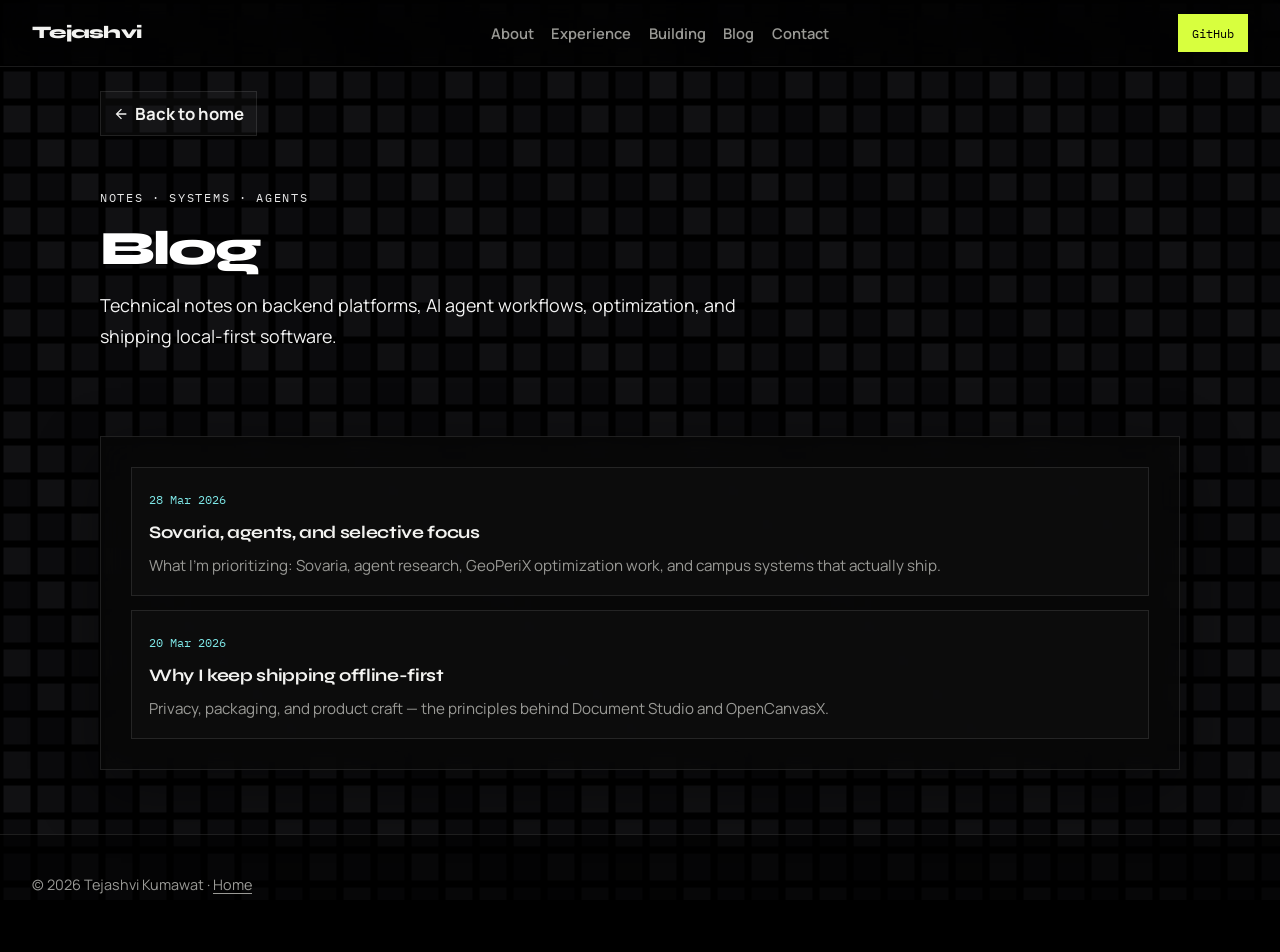
==== commit 2896c85b: "Add hero photo, experience timeline, and richer blog chrome GeoPeriX docs link, drop Optinqo from pr" ====
--- a/blog/index.html
+++ b/blog/index.html
@@ -15,12 +15,17 @@
 <body class="blog-page">
   <canvas id="cellField" aria-hidden="true"></canvas>
 
+  <svg xmlns="http://www.w3.org/2000/svg" style="display:none" aria-hidden="true">
+    <symbol id="i-arrow" viewBox="0 0 24 24"><path fill="currentColor" d="M20 11H7.83l5.59-5.59L12 4l-8 8 8 8 1.41-1.41L7.83 13H20v-2z"/></symbol>
+    <symbol id="i-github" viewBox="0 0 24 24"><path fill="currentColor" d="M12 2C6.477 2 2 6.484 2 12.017c0 4.425 2.865 8.18 6.839 9.504.5.092.682-.217.682-.483 0-.237-.008-.868-.013-1.703-2.782.605-3.369-1.343-3.369-1.343-.454-1.158-1.11-1.466-1.11-1.466-.908-.62.069-.608.069-.608 1.003.07 1.531 1.032 1.531 1.032.892 1.53 2.341 1.088 2.91.832.092-.647.35-1.088.636-1.338-2.22-.253-4.555-1.113-4.555-4.951 0-1.093.39-1.988 1.029-2.688-.103-.253-.446-1.272.098-2.65 0 0 .84-.27 2.75 1.026A9.564 9.564 0 0 1 12 6.844a9.59 9.59 0 0 1 2.504.337c1.909-1.296 2.747-1.027 2.747-1.027.546 1.379.202 2.398.1 2.651.64.7 1.028 1.595 1.028 2.688 0 3.848-2.339 4.695-4.566 4.943.359.309.678.92.678 1.855 0 1.338-.012 2.419-.012 2.747 0 .268.18.58.688.482A10.02 10.02 0 0 0 22 12.017C22 6.484 17.523 2 12 2z"/></symbol>
+  </svg>
+
   <header class="top">
     <a class="logo" href="../">Tejashvi</a>
     <nav>
       <a href="../#about">About</a>
+      <a href="../#experience">Experience</a>
       <a href="../#work">Building</a>
-      <a href="../#interests">Interests</a>
       <a href="./">Blog</a>
       <a href="../#contact">Contact</a>
     </nav>
@@ -28,6 +33,13 @@
   </header>
 
   <main>
+    <div class="blog-bar">
+      <a class="back-link" href="../">
+        <svg class="icon" width="16" height="16" aria-hidden="true"><use href="#i-arrow"/></svg>
+        Back to home
+      </a>
+    </div>
+
     <section class="blog-hero">
       <div class="on-cells">
         <p class="eyebrow">notes · systems · agents</p>
--- a/styles.css
+++ b/styles.css
@@ -129,8 +129,54 @@
   animation: rise 0.9s ease both;
 }
 
-/* Invert against lit cells so hero/blog titles stay readable without a panel */
+.hero-layout {
+  display: grid;
+  grid-template-columns: minmax(0, 1fr) min(150px, 34vw);
+  gap: 1.25rem;
+  align-items: start;
+  isolation: isolate;
+}
+
+@media (min-width: 860px) {
+  .hero-layout {
+    grid-template-columns: minmax(0, 1fr) min(280px, 32vw);
+    gap: 2.5rem;
+    align-items: center;
+  }
+}
+
+.hero-photo {
+  margin: 0;
+  position: relative;
+  z-index: 2;
+  justify-self: end;
+  width: 100%;
+  aspect-ratio: 3 / 4;
+  border: 1px solid rgba(255, 255, 255, 0.22);
+  overflow: hidden;
+  background: #0a0a0a;
+  box-shadow: 0 24px 80px rgba(0, 0, 0, 0.55);
+  transition: transform 0.35s ease, border-color 0.35s ease;
+}
+
+.hero-photo:hover {
+  transform: translateY(-4px);
+  border-color: rgba(216, 255, 62, 0.55);
+}
+
+.hero-photo img {
+  width: 100%;
+  height: 100%;
+  object-fit: cover;
+  object-position: 50% 18%;
+  display: block;
+  filter: contrast(1.05) saturate(1.05);
+}
+
+/* Invert against lit cells; stays readable while scrolling over the field */
 .on-cells {
+  position: relative;
+  z-index: 1;
   mix-blend-mode: difference;
   color: #fff;
   max-width: 46rem;
@@ -138,7 +184,7 @@
 
 .on-cells .eyebrow {
   color: #fff;
-  opacity: 0.85;
+  opacity: 0.9;
 }
 
 .on-cells h1,
@@ -148,8 +194,15 @@
   color: #fff;
 }
 
+.on-cells h1 {
+  /* Extra edge so scroll + hover light never wash out the name */
+  text-shadow:
+    0 0 1px rgba(0, 0, 0, 0.9),
+    0 1px 0 rgba(0, 0, 0, 0.55);
+}
+
 .on-cells .lede {
-  opacity: 0.92;
+  opacity: 0.95;
 }
 
 .on-cells .social a {
@@ -163,6 +216,12 @@
   background: rgba(255, 255, 255, 0.12);
   color: #fff;
   transform: translateY(-2px);
+}
+
+.work-copy code {
+  font-family: var(--font-mono);
+  font-size: 0.88em;
+  color: var(--accent-3);
 }
 
 .eyebrow {
@@ -462,6 +521,167 @@
   gap: 0.75rem 1.1rem;
 }
 
+/* Experience timeline */
+.timeline {
+  list-style: none;
+  margin: 0;
+  padding: 0 0 0 0.35rem;
+  border-left: 1px solid var(--panel-border);
+  display: grid;
+  gap: 0.35rem;
+}
+
+.timeline-item { position: relative; }
+
+.timeline-toggle {
+  width: 100%;
+  display: grid;
+  grid-template-columns: auto 1fr auto;
+  gap: 0.85rem;
+  align-items: start;
+  text-align: left;
+  background: transparent;
+  border: 0;
+  color: inherit;
+  cursor: pointer;
+  padding: 0.85rem 0.5rem 0.85rem 0.85rem;
+  font: inherit;
+  transition: background 0.2s ease;
+}
+
+.timeline-toggle:hover {
+  background: rgba(255, 255, 255, 0.03);
+}
+
+.timeline-dot {
+  width: 0.65rem;
+  height: 0.65rem;
+  margin-top: 0.4rem;
+  margin-left: -1.22rem;
+  border-radius: 50%;
+  background: #222;
+  border: 2px solid var(--accent);
+  box-shadow: 0 0 0 4px rgba(0, 0, 0, 0.8);
+  transition: background 0.2s ease, box-shadow 0.2s ease;
+}
+
+.timeline-item.open .timeline-dot {
+  background: var(--accent);
+  box-shadow: 0 0 0 4px rgba(0, 0, 0, 0.8), 0 0 18px rgba(216, 255, 62, 0.45);
+}
+
+.timeline-meta {
+  display: grid;
+  gap: 0.15rem;
+}
+
+.timeline-role {
+  font-family: var(--font-display);
+  font-weight: 700;
+  font-size: 1.05rem;
+  letter-spacing: -0.02em;
+}
+
+.timeline-org {
+  color: var(--muted);
+  font-size: 0.92rem;
+}
+
+.timeline-when {
+  font-family: var(--font-mono);
+  font-size: 0.72rem;
+  color: var(--accent-3);
+  white-space: nowrap;
+  padding-top: 0.35rem;
+}
+
+.timeline-body {
+  display: none;
+  padding: 0 0.5rem 1rem 1.5rem;
+  color: var(--muted);
+  max-width: 46rem;
+}
+
+.timeline-item.open .timeline-body { display: block; }
+
+.timeline-body p { margin: 0; }
+
+@media (max-width: 640px) {
+  .timeline-toggle {
+    grid-template-columns: auto 1fr;
+  }
+  .timeline-when {
+    grid-column: 2;
+    padding-top: 0;
+  }
+}
+
+/* Blog chrome */
+.blog-bar {
+  display: flex;
+  flex-wrap: wrap;
+  gap: 0.75rem;
+  align-items: center;
+  justify-content: space-between;
+  margin-bottom: 1.25rem;
+}
+
+.back-link {
+  display: inline-flex;
+  align-items: center;
+  gap: 0.4rem;
+  color: var(--ink);
+  text-decoration: none;
+  font-weight: 700;
+  border: 1px solid var(--panel-border);
+  padding: 0.45rem 0.75rem;
+  background: rgba(255, 255, 255, 0.03);
+}
+
+.back-link:hover {
+  border-color: var(--accent);
+  color: var(--accent);
+}
+
+.post-nav {
+  display: flex;
+  flex-wrap: wrap;
+  gap: 0.75rem;
+  justify-content: space-between;
+  margin-top: 1.5rem;
+  padding-top: 1.25rem;
+  border-top: 1px solid var(--panel-border);
+}
+
+.post-nav a {
+  display: inline-flex;
+  flex-direction: column;
+  gap: 0.2rem;
+  text-decoration: none;
+  color: var(--ink);
+  border: 1px solid var(--panel-border);
+  padding: 0.75rem 0.9rem;
+  min-width: min(100%, 12rem);
+  background: rgba(255, 255, 255, 0.02);
+}
+
+.post-nav a:hover {
+  border-color: var(--accent);
+  color: var(--accent);
+}
+
+.post-nav .dir {
+  font-family: var(--font-mono);
+  font-size: 0.7rem;
+  color: var(--accent-3);
+}
+
+.post-nav .title {
+  font-family: var(--font-display);
+  font-weight: 700;
+  font-size: 0.95rem;
+}
+
 .post-list {
   display: grid;
   gap: 0.85rem;
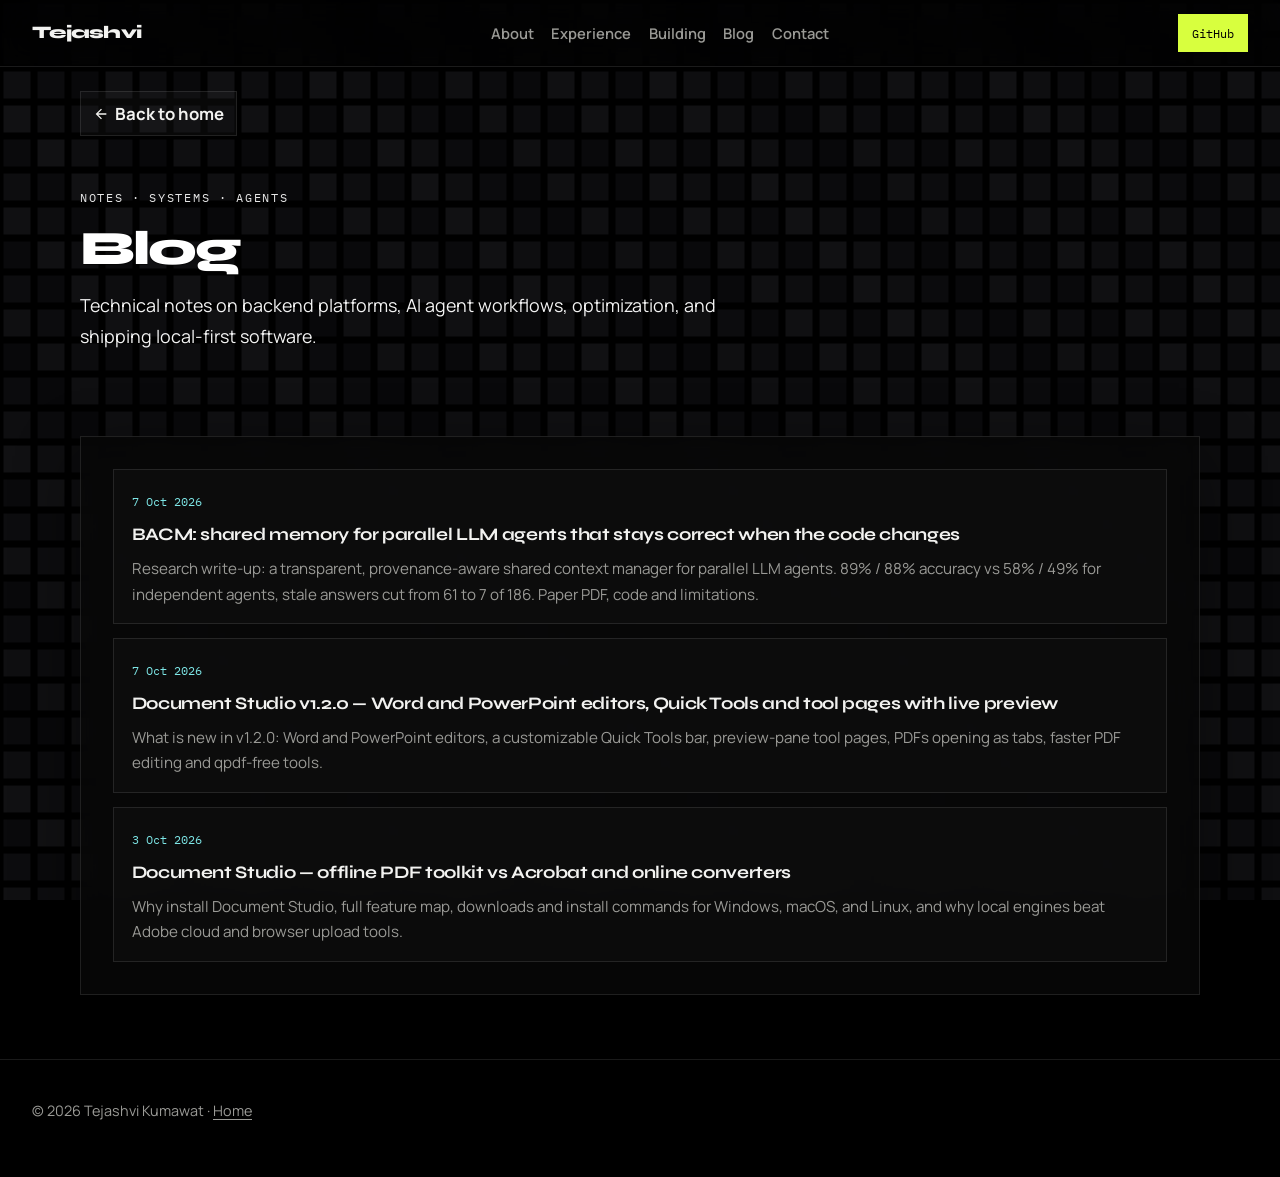
==== commit b6f87435: "Add BACM research post, Document Studio v1.2.0 post, and SEO (pre-rendered posts, sitemap, robots, f" ====
--- a/blog/index.html
+++ b/blog/index.html
@@ -4,8 +4,22 @@
   <meta charset="utf-8" />
   <meta name="viewport" content="width=device-width, initial-scale=1" />
   <title>Blog · Tejashvi Kumawat</title>
-  <meta name="description" content="Writing by Tejashvi Kumawat — agents, platforms, optimization, and shipping notes." />
+  <meta name="description" content="Writing by Tejashvi Kumawat — LLM agent research, Document Studio releases, platforms and shipping notes." />
+  <meta name="author" content="Tejashvi Kumawat" />
+  <meta name="robots" content="index, follow, max-image-preview:large" />
+  <link rel="canonical" href="https://tejashvi-kumawat.github.io/blog/" />
+  <link rel="alternate" type="application/atom+xml" title="Tejashvi Kumawat — blog" href="https://tejashvi-kumawat.github.io/feed.xml" />
+  <meta property="og:site_name" content="Tejashvi Kumawat" />
+  <meta property="og:type" content="website" />
+  <meta property="og:title" content="Blog · Tejashvi Kumawat" />
+  <meta property="og:description" content="Writing by Tejashvi Kumawat — LLM agent research, Document Studio releases, platforms and shipping notes." />
+  <meta property="og:url" content="https://tejashvi-kumawat.github.io/blog/" />
+  <meta property="og:image" content="https://tejashvi-kumawat.github.io/assets/tejashvi.jpg" />
+  <meta name="twitter:card" content="summary" />
+  <meta name="twitter:title" content="Blog · Tejashvi Kumawat" />
+  <meta name="twitter:description" content="Writing by Tejashvi Kumawat — LLM agent research, Document Studio releases, platforms and shipping notes." />
   <meta name="theme-color" content="#000000" />
+  <script type="application/ld+json">{"@context": "https://schema.org", "@type": "Blog", "name": "Tejashvi Kumawat — blog", "url": "https://tejashvi-kumawat.github.io/blog/", "author": {"@type": "Person", "name": "Tejashvi Kumawat", "url": "https://tejashvi-kumawat.github.io/"}, "blogPost": [{"@type": "BlogPosting", "headline": "BACM: shared memory for parallel LLM agents that stays correct when the code changes", "url": "https://tejashvi-kumawat.github.io/blog/bacm-shared-memory-parallel-agents.html", "datePublished": "2026-10-07"}, {"@type": "BlogPosting", "headline": "Document Studio v1.2.0 — Word and PowerPoint editors, Quick Tools and tool pages with live preview", "url": "https://tejashvi-kumawat.github.io/blog/document-studio-v1-2-0.html", "datePublished": "2026-10-07"}, {"@type": "BlogPosting", "headline": "Document Studio — offline PDF toolkit vs Acrobat and online converters", "url": "https://tejashvi-kumawat.github.io/blog/document-studio-open-and-fast.html", "datePublished": "2026-10-03"}]}</script>
   <link rel="preconnect" href="https://fonts.googleapis.com" />
   <link rel="preconnect" href="https://fonts.gstatic.com" crossorigin />
   <link href="https://fonts.googleapis.com/css2?family=Syne:wght@600;700;800&family=Manrope:wght@400;500;600;700&family=IBM+Plex+Mono:wght@400;500&display=swap" rel="stylesheet" />
@@ -52,7 +66,7 @@
     </section>
 
     <section class="panel">
-      <div id="allPosts" class="post-list" aria-live="polite">Loading…</div>
+      <div id="allPosts" class="post-list" aria-live="polite" data-prerendered="1"><a class="post-card" href="bacm-shared-memory-parallel-agents.html"><time datetime="2026-10-07">7 Oct 2026</time><h3>BACM: shared memory for parallel LLM agents that stays correct when the code changes</h3><p>Research write-up: a transparent, provenance-aware shared context manager for parallel LLM agents. 89% / 88% accuracy vs 58% / 49% for independent agents, stale answers cut from 61 to 7 of 186. Paper PDF, code and limitations.</p></a><a class="post-card" href="document-studio-v1-2-0.html"><time datetime="2026-10-07">7 Oct 2026</time><h3>Document Studio v1.2.0 — Word and PowerPoint editors, Quick Tools and tool pages with live preview</h3><p>What is new in v1.2.0: Word and PowerPoint editors, a customizable Quick Tools bar, preview-pane tool pages, PDFs opening as tabs, faster PDF editing and qpdf-free tools.</p></a><a class="post-card" href="document-studio-open-and-fast.html"><time datetime="2026-10-03">3 Oct 2026</time><h3>Document Studio — offline PDF toolkit vs Acrobat and online converters</h3><p>Why install Document Studio, full feature map, downloads and install commands for Windows, macOS, and Linux, and why local engines beat Adobe cloud and browser upload tools.</p></a></div>
     </section>
   </main>
 
--- a/styles.css
+++ b/styles.css
@@ -11,7 +11,15 @@
   --font-display: "Syne", system-ui, sans-serif;
   --font-body: "Manrope", system-ui, sans-serif;
   --font-mono: "IBM Plex Mono", ui-monospace, monospace;
-  --max: 1080px;
+  --max: 1120px;
+}
+
+@media (min-width: 1400px) {
+  :root { --max: 1280px; }
+}
+
+@media (min-width: 1800px) {
+  :root { --max: 1440px; }
 }
 
 *,
@@ -129,49 +137,281 @@
   animation: rise 0.9s ease both;
 }
 
+.hero {
+  position: relative;
+  overflow: visible;
+}
+
 .hero-layout {
   display: grid;
-  grid-template-columns: minmax(0, 1fr) min(150px, 34vw);
-  gap: 1.25rem;
-  align-items: start;
+  grid-template-columns: minmax(0, 1fr);
+  gap: 1.5rem;
+  align-items: center;
   isolation: isolate;
-}
-
-@media (min-width: 860px) {
+  position: relative;
+}
+
+@media (min-width: 780px) {
   .hero-layout {
-    grid-template-columns: minmax(0, 1fr) min(280px, 32vw);
-    gap: 2.5rem;
-    align-items: center;
-  }
-}
-
-.hero-photo {
+    grid-template-columns: minmax(0, 1fr) 310px;
+    gap: 1.75rem;
+  }
+}
+
+@media (min-width: 1400px) {
+  .hero-layout {
+    grid-template-columns: minmax(0, 1fr) 340px;
+    gap: 2.25rem;
+  }
+  .hero-frame { width: min(340px, 78vw); }
+}
+
+.hero-copy {
+  position: relative;
+  z-index: 3;
+  isolation: isolate;
+}
+
+.hero-copy__inner {
+  position: relative;
+  z-index: 1;
+}
+
+/* Cursor-local invert spotlight over hero text */
+.hero-spotlight {
+  position: absolute;
+  width: 140px;
+  height: 140px;
+  margin: -70px 0 0 -70px;
+  border-radius: 50%;
+  background: radial-gradient(circle, rgba(255, 255, 255, 0.95) 0%, rgba(255, 255, 255, 0.55) 35%, transparent 70%);
+  mix-blend-mode: difference;
+  pointer-events: none;
+  opacity: 0;
+  transform: translate3d(-9999px, -9999px, 0);
+  z-index: 2;
+  transition: opacity 0.15s ease;
+}
+
+.hero-copy.is-spotlit .hero-spotlight {
+  opacity: 1;
+}
+
+/* Technical B/W rectangular portrait frame */
+.hero-frame {
+  --frame-line: rgba(255, 255, 255, 0.85);
+  --frame-dim: rgba(255, 255, 255, 0.22);
+  position: relative;
+  z-index: 2;
+  width: min(310px, 78vw);
+  justify-self: end;
+  border: 1px solid var(--frame-line);
+  background:
+    linear-gradient(90deg, rgba(255, 255, 255, 0.03) 1px, transparent 1px) 0 0 / 14px 14px,
+    linear-gradient(rgba(255, 255, 255, 0.03) 1px, transparent 1px) 0 0 / 14px 14px,
+    #050505;
+  padding: 10px 10px 0;
+  animation: frameIn 0.7s ease both;
+}
+
+@media (max-width: 779px) {
+  .hero-frame {
+    order: -1;
+    justify-self: center;
+    width: min(280px, 86vw);
+  }
+}
+
+.hero-frame__chrome {
+  position: absolute;
+  inset: 0;
+  pointer-events: none;
+  z-index: 3;
+  overflow: hidden;
+}
+
+.hero-frame__corner {
+  position: absolute;
+  width: 14px;
+  height: 14px;
+  border: 1.5px solid #fff;
+  opacity: 0;
+  animation: cornerIn 0.55s ease 0.25s forwards;
+}
+
+.hero-frame__corner--tl { top: 4px; left: 4px; border-right: 0; border-bottom: 0; }
+.hero-frame__corner--tr { top: 4px; right: 4px; border-left: 0; border-bottom: 0; }
+.hero-frame__corner--bl { bottom: 52px; left: 4px; border-right: 0; border-top: 0; }
+.hero-frame__corner--br { bottom: 52px; right: 4px; border-left: 0; border-top: 0; }
+
+.hero-frame__tag,
+.hero-frame__rec {
+  position: absolute;
+  font-family: var(--font-mono);
+  font-size: 0.62rem;
+  letter-spacing: 0.14em;
+  text-transform: uppercase;
+  color: #fff;
+  z-index: 5;
+  opacity: 0;
+  animation: tagIn 0.5s ease 0.4s forwards;
+}
+
+.hero-frame__tag {
+  top: 14px;
+  left: 16px;
+  padding: 0.15rem 0.35rem;
+  border: 1px solid var(--frame-dim);
+  background: rgba(0, 0, 0, 0.55);
+}
+
+.hero-frame__rec {
+  top: 14px;
+  right: 16px;
+  display: inline-flex;
+  align-items: center;
+  gap: 0.35rem;
+}
+
+.hero-frame__rec::before {
+  content: "";
+  width: 6px;
+  height: 6px;
+  border-radius: 50%;
+  background: #fff;
+  box-shadow: 0 0 8px #fff;
+  animation: recBlink 1.2s steps(1) infinite;
+}
+
+/* Floating blockchain-style node graph over the portrait */
+.hero-frame__chain {
+  position: absolute;
+  inset: 18% 8% 28% 8%;
+  width: auto;
+  height: auto;
+  z-index: 4;
+  pointer-events: none;
+  opacity: 0.9;
+  mix-blend-mode: screen;
+  animation: chainDrift 7s ease-in-out infinite alternate;
+}
+
+.hero-frame__chain .node {
+  transform-origin: center;
+  transform-box: fill-box;
+}
+
+.hero-frame__chain .n1 { animation: nodePulse 2.8s ease-in-out infinite; }
+.hero-frame__chain .n2 { animation: nodePulse 3.2s ease-in-out 0.3s infinite; }
+.hero-frame__chain .n3 { animation: nodePulse 2.6s ease-in-out 0.6s infinite; }
+.hero-frame__chain .n4 { animation: nodePulse 3.4s ease-in-out 0.15s infinite; }
+.hero-frame__chain .n5 { animation: nodePulse 2.9s ease-in-out 0.45s infinite; }
+.hero-frame__chain .n6 { animation: nodePulse 3.1s ease-in-out 0.7s infinite; }
+.hero-frame__chain .n7 { animation: nodePulse 2.7s ease-in-out 0.2s infinite; }
+
+.hero-frame__chain .chain-links {
+  animation: linkPulse 4s ease-in-out infinite;
+}
+
+.hero-frame__media {
   margin: 0;
   position: relative;
-  z-index: 2;
-  justify-self: end;
-  width: 100%;
+  z-index: 1;
   aspect-ratio: 3 / 4;
-  border: 1px solid rgba(255, 255, 255, 0.22);
   overflow: hidden;
-  background: #0a0a0a;
-  box-shadow: 0 24px 80px rgba(0, 0, 0, 0.55);
-  transition: transform 0.35s ease, border-color 0.35s ease;
-}
-
-.hero-photo:hover {
-  transform: translateY(-4px);
-  border-color: rgba(216, 255, 62, 0.55);
-}
-
-.hero-photo img {
+  border: 1px solid var(--frame-dim);
+  background: #000;
+}
+
+.hero-frame__img {
   width: 100%;
   height: 100%;
   object-fit: cover;
-  object-position: 50% 18%;
+  object-position: 50% 14%;
   display: block;
-  filter: contrast(1.05) saturate(1.05);
-}
+  filter: grayscale(0.35) contrast(1.12) brightness(0.92);
+}
+
+.hero-frame__meta {
+  position: relative;
+  z-index: 2;
+  padding: 0.7rem 0.15rem 0.75rem;
+  border-top: 1px solid var(--frame-dim);
+  margin-top: 10px;
+  background:
+    repeating-linear-gradient(
+      -45deg,
+      transparent,
+      transparent 3px,
+      rgba(255, 255, 255, 0.03) 3px,
+      rgba(255, 255, 255, 0.03) 4px
+    );
+}
+
+.hero-frame__name {
+  margin: 0;
+  font-family: var(--font-display);
+  font-weight: 800;
+  font-size: 1rem;
+  letter-spacing: -0.03em;
+  color: #fff;
+}
+
+.hero-frame__sub {
+  margin: 0.2rem 0 0;
+  font-family: var(--font-mono);
+  font-size: 0.68rem;
+  letter-spacing: 0.08em;
+  color: rgba(255, 255, 255, 0.55);
+}
+
+@keyframes frameIn {
+  from { opacity: 0; transform: translateY(12px); }
+  to { opacity: 1; transform: translateY(0); }
+}
+
+@keyframes cornerIn {
+  from { opacity: 0; transform: scale(0.6); }
+  to { opacity: 1; transform: scale(1); }
+}
+
+@keyframes tagIn {
+  from { opacity: 0; transform: translateY(-4px); }
+  to { opacity: 1; transform: translateY(0); }
+}
+
+@keyframes recBlink {
+  0%, 49% { opacity: 1; }
+  50%, 100% { opacity: 0.15; }
+}
+
+@keyframes chainDrift {
+  from { transform: translate3d(-2%, 1%, 0) scale(1); }
+  to { transform: translate3d(3%, -2%, 0) scale(1.04); }
+}
+
+@keyframes nodePulse {
+  0%, 100% { opacity: 0.45; transform: scale(0.85); }
+  50% { opacity: 1; transform: scale(1.35); }
+}
+
+@keyframes linkPulse {
+  0%, 100% { opacity: 0.35; }
+  50% { opacity: 0.75; }
+}
+
+.work-note {
+  margin: 0.75rem 0 0;
+  padding: 0.85rem 1rem;
+  border-left: 3px solid var(--accent);
+  background: rgba(216, 255, 62, 0.04);
+  color: var(--muted);
+  font-size: 0.95rem;
+}
+
+.work-note strong { color: var(--ink); }
+
+.work-copy p + p { margin-top: 0.75rem; }
 
 /* Invert against lit cells; stays readable while scrolling over the field */
 .on-cells {
@@ -315,23 +555,261 @@
   max-width: 36rem;
 }
 
+/* Project grid + animated detail stage */
+.project-stage {
+  display: grid;
+  gap: 1.35rem;
+}
+
+.project-grid {
+  display: grid;
+  grid-template-columns: repeat(2, minmax(0, 1fr));
+  gap: 0.65rem;
+}
+
+@media (min-width: 700px) {
+  .project-grid { grid-template-columns: repeat(3, minmax(0, 1fr)); }
+}
+
+@media (min-width: 1100px) {
+  .project-grid { grid-template-columns: repeat(4, minmax(0, 1fr)); gap: 0.75rem; }
+}
+
+@media (min-width: 1400px) {
+  .project-stage {
+    grid-template-columns: minmax(280px, 0.9fr) minmax(0, 1.4fr);
+    align-items: start;
+    gap: 1.5rem;
+  }
+  .project-grid {
+    grid-template-columns: repeat(2, minmax(0, 1fr));
+  }
+}
+
+.project-tile {
+  display: grid;
+  gap: 0.45rem;
+  padding: 0.45rem;
+  border: 1px solid var(--panel-border);
+  background: rgba(255, 255, 255, 0.02);
+  color: inherit;
+  font: inherit;
+  text-align: left;
+  cursor: pointer;
+  transition: border-color 0.25s ease, transform 0.25s ease, background 0.25s ease;
+}
+
+.project-tile:hover {
+  border-color: rgba(216, 255, 62, 0.45);
+  transform: translateY(-2px);
+}
+
+.project-tile.is-active {
+  border-color: var(--accent);
+  background: rgba(216, 255, 62, 0.06);
+  box-shadow: 0 0 0 1px rgba(216, 255, 62, 0.2);
+}
+
+.project-tile__art {
+  aspect-ratio: 16 / 10;
+  border: 1px solid var(--panel-border);
+  overflow: hidden;
+  position: relative;
+  background: #0a0a0a;
+}
+
+.project-tile__art--img img {
+  width: 100%;
+  height: 100%;
+  object-fit: cover;
+  display: block;
+  transition: transform 0.45s ease;
+}
+
+.project-tile:hover .project-tile__art--img img,
+.project-tile.is-active .project-tile__art--img img {
+  transform: scale(1.06);
+}
+
+.project-tile__art--logo {
+  display: grid;
+  place-items: center;
+  background:
+    radial-gradient(circle at 30% 30%, rgba(255, 255, 255, 0.08), transparent 45%),
+    #0a0a0a;
+  padding: 0.75rem;
+}
+
+.project-tile__art--logo img {
+  width: min(72%, 88px);
+  height: auto;
+  max-height: 72%;
+  object-fit: contain;
+  display: block;
+  filter: drop-shadow(0 4px 12px rgba(0, 0, 0, 0.35));
+  transition: transform 0.4s ease;
+}
+
+.project-tile:hover .project-tile__art--logo img,
+.project-tile.is-active .project-tile__art--logo img {
+  transform: scale(1.08);
+}
+
+.project-tile__art--tryst img,
+.work-media--tryst img {
+  width: min(92%, 180px);
+  max-height: none;
+}
+
+.work-media--logo {
+  display: grid;
+  place-items: center;
+  background:
+    radial-gradient(circle at 40% 30%, rgba(255, 255, 255, 0.08), transparent 50%),
+    #0a0a0a;
+  padding: 1.25rem;
+}
+
+.work-media--logo img {
+  width: min(70%, 160px);
+  height: auto;
+  object-fit: contain;
+}
+
+.project-tile__art.sovaria-art::after,
+.project-tile__art.geoperix-art::after,
+.project-tile__art.optinqo-art::after,
+.project-tile__art.opencanvas-art::after,
+.project-tile__art.nss-art::after,
+.project-tile__art.tryst-art::after {
+  font-size: clamp(1rem, 2.2vw, 1.4rem);
+}
+
+.project-tile__label {
+  display: flex;
+  gap: 0.45rem;
+  align-items: baseline;
+  font-family: var(--font-display);
+  font-weight: 700;
+  font-size: 0.88rem;
+  letter-spacing: -0.02em;
+}
+
+.project-tile__label .n {
+  font-family: var(--font-mono);
+  font-size: 0.68rem;
+  color: var(--accent-3);
+}
+
+.project-detail-wrap { min-width: 0; }
+
+.project-nav {
+  display: flex;
+  align-items: center;
+  justify-content: space-between;
+  gap: 0.75rem;
+  margin-bottom: 0.85rem;
+}
+
+.project-nav__btn {
+  font-family: var(--font-mono);
+  font-size: 0.78rem;
+  letter-spacing: 0.06em;
+  text-transform: uppercase;
+  color: var(--ink);
+  background: rgba(255, 255, 255, 0.03);
+  border: 1px solid var(--panel-border);
+  padding: 0.5rem 0.8rem;
+  cursor: pointer;
+  transition: border-color 0.2s ease, color 0.2s ease, transform 0.2s ease;
+}
+
+.project-nav__btn:hover {
+  border-color: var(--accent);
+  color: var(--accent);
+  transform: translateY(-1px);
+}
+
+.project-nav__status {
+  margin: 0;
+  font-family: var(--font-mono);
+  font-size: 0.75rem;
+  color: var(--muted);
+}
+
+.project-detail {
+  position: relative;
+  min-height: 280px;
+  border: 1px solid var(--panel-border);
+  background: rgba(0, 0, 0, 0.25);
+  overflow: hidden;
+}
+
+.project-panel {
+  display: none;
+  grid-template-columns: 1fr;
+  gap: 1.1rem;
+  padding: 1.1rem;
+}
+
+.project-panel.is-active {
+  display: grid;
+  animation: panelIn 0.45s cubic-bezier(0.22, 1, 0.36, 1) both;
+}
+
+@media (min-width: 720px) {
+  .project-panel.is-active {
+    grid-template-columns: min(200px, 32%) 1fr;
+    align-items: start;
+  }
+}
+
+@media (min-width: 1400px) {
+  .project-panel.is-active {
+    grid-template-columns: min(240px, 34%) 1fr;
+    padding: 1.35rem;
+  }
+}
+
+.project-panel .work-media {
+  width: 100%;
+}
+
+@keyframes panelIn {
+  from {
+    opacity: 0;
+    transform: translateX(calc(var(--dir, 1) * 36px)) scale(0.985);
+    filter: blur(2px);
+  }
+  to {
+    opacity: 1;
+    transform: translateX(0) scale(1);
+    filter: blur(0);
+  }
+}
+
+.project-tile {
+  animation: tileIn 0.55s ease both;
+}
+
+.project-tile:nth-child(1) { animation-delay: 0.02s; }
+.project-tile:nth-child(2) { animation-delay: 0.06s; }
+.project-tile:nth-child(3) { animation-delay: 0.1s; }
+.project-tile:nth-child(4) { animation-delay: 0.14s; }
+.project-tile:nth-child(5) { animation-delay: 0.18s; }
+.project-tile:nth-child(6) { animation-delay: 0.22s; }
+.project-tile:nth-child(7) { animation-delay: 0.26s; }
+
+@keyframes tileIn {
+  from { opacity: 0; transform: translateY(14px); }
+  to { opacity: 1; transform: translateY(0); }
+}
+
 .work-card {
   display: grid;
   gap: 1.25rem;
   padding: 1.35rem 0;
   border-top: 1px solid var(--panel-border);
-}
-
-.work-card:first-of-type { border-top: 0; padding-top: 0; }
-
-@media (min-width: 820px) {
-  .work-card {
-    grid-template-columns: 220px 1fr;
-    align-items: center;
-  }
-  .work-card.reverse { grid-template-columns: 1fr 220px; }
-  .work-card.reverse .work-media { order: 2; }
-  .work-card.featured { grid-template-columns: 280px 1fr; }
 }
 
 .work-media {
@@ -419,6 +897,25 @@
   font-size: 5rem;
   font-weight: 800;
   color: rgba(242, 242, 240, 0.9);
+}
+
+.optinqo-art {
+  background:
+    radial-gradient(circle at 25% 30%, rgba(126, 231, 231, 0.35), transparent 42%),
+    radial-gradient(circle at 75% 70%, rgba(216, 255, 62, 0.22), transparent 45%),
+    linear-gradient(145deg, #0a1218, #0a0a0a);
+}
+.optinqo-art::after {
+  content: "MCP";
+  position: absolute;
+  inset: 0;
+  display: grid;
+  place-items: center;
+  font-family: var(--font-display);
+  font-weight: 800;
+  font-size: 2rem;
+  letter-spacing: 0.08em;
+  color: var(--accent-3);
 }
 
 .geoperix-art {
@@ -717,6 +1214,10 @@
   letter-spacing: -0.02em;
 }
 
+.post-card .post-tags-card {
+  margin: 0.35rem 0 0.55rem;
+}
+
 .post-card p {
   margin: 0;
   color: var(--muted);
@@ -757,7 +1258,10 @@
 .footer a { color: var(--muted); }
 .footer a:hover { color: var(--accent); }
 
-.blog-page main { padding-top: 1.5rem; }
+.blog-page main {
+  padding-top: 1.5rem;
+  width: min(var(--max), calc(100% - 1.25rem));
+}
 
 .blog-page .blog-hero {
   padding: 2rem 0 1rem;
@@ -765,35 +1269,363 @@
 
 .blog-page .blog-hero h1 {
   font-size: clamp(2rem, 5vw, 3rem);
+  max-width: 22ch;
+}
+
+.blog-page .panel {
+  width: 100%;
+  padding: clamp(1.25rem, 2.5vw, 2.25rem);
+}
+
+.blog-page .prose {
+  width: 100%;
+  max-width: none;
 }
 
 .prose {
-  max-width: 42rem;
+  width: 100%;
+  max-width: none;
   color: var(--muted);
+  overflow-wrap: anywhere;
+  word-break: break-word;
 }
 
 .prose h1, .prose h2, .prose h3 {
   font-family: var(--font-display);
   color: var(--ink);
   letter-spacing: -0.03em;
-}
+  line-height: 1.25;
+}
+
+.prose h2 { margin-top: 2.25rem; margin-bottom: 0.85rem; }
+.prose h3 { margin-top: 0; margin-bottom: 0.65rem; font-size: 1.1rem; }
+
+.prose p, .prose li { line-height: 1.7; }
 
 .prose code, .prose pre { font-family: var(--font-mono); }
+
+.prose code {
+  font-size: 0.9em;
+  color: var(--accent-3);
+}
 
 .prose pre {
   background: #0a0a0a;
   border: 1px solid var(--panel-border);
-  padding: 1rem;
+  padding: 0.85rem 0.95rem;
   overflow-x: auto;
-}
+  -webkit-overflow-scrolling: touch;
+  max-width: 100%;
+  font-size: 0.84rem;
+  line-height: 1.55;
+  margin: 0.75rem 0;
+}
+
+.prose pre code { color: var(--ink); }
 
 .prose a { color: var(--accent); }
 
-.post-meta {
+.prose table {
+  width: 100%;
+  border-collapse: collapse;
+  display: table;
+  margin: 0.85rem 0 1rem;
+  font-size: 0.88rem;
+}
+
+.prose th, .prose td {
+  border: 1px solid var(--panel-border);
+  padding: 0.45rem 0.55rem;
+  text-align: left;
+  vertical-align: top;
+}
+
+.prose th {
+  color: var(--ink);
+  background: rgba(255, 255, 255, 0.04);
+  font-weight: 700;
+}
+
+.prose hr {
+  border: 0;
+  border-top: 1px solid var(--panel-border);
+  margin: 1.75rem 0;
+}
+
+.blog-page #postTitle {
+  max-width: min(40ch, 100%);
+  font-size: clamp(1.6rem, 3.6vw, 2.5rem);
+  line-height: 1.15;
+}
+
+/* Blog layout: fill the panel width */
+.blog-split {
+  display: grid;
+  grid-template-columns: 1fr;
+  gap: 1.25rem;
+  align-items: start;
+  margin-bottom: 0.5rem;
+}
+
+.blog-rail {
+  border: 1px solid var(--panel-border);
+  background: rgba(255, 255, 255, 0.03);
+  padding: 1.1rem 1.15rem;
+  display: flex;
+  flex-direction: column;
+  gap: 0.55rem;
+}
+
+.blog-rail-label {
+  font-family: var(--font-mono);
+  font-size: 0.72rem;
+  letter-spacing: 0.08em;
+  text-transform: uppercase;
+  color: var(--accent-3);
+  margin: 0 0 0.25rem;
+}
+
+.blog-rail-btn {
+  display: block;
+  text-align: center;
+  padding: 0.65rem 0.85rem;
+  background: var(--accent);
+  color: #0a0a0a !important;
+  font-weight: 700;
+  font-size: 0.92rem;
+  text-decoration: none;
+  border: 1px solid transparent;
+}
+
+.blog-rail-btn.ghost {
+  background: transparent;
+  color: var(--accent) !important;
+  border-color: rgba(190, 242, 100, 0.45);
+}
+
+.blog-rail-btn:hover { filter: brightness(1.08); }
+
+.blog-rail-meta {
+  list-style: none;
+  padding: 0.65rem 0 0;
+  margin: 0.35rem 0 0;
+  border-top: 1px solid var(--panel-border);
+  font-size: 0.88rem;
+  line-height: 1.55;
+}
+
+.blog-rail-meta li { margin: 0.2rem 0; }
+.blog-rail-meta strong { color: var(--ink); }
+
+.compare-grid,
+.feature-grid,
+.dl-grid,
+.install-grid {
+  display: grid;
+  grid-template-columns: 1fr;
+  gap: 0.9rem;
+  margin: 1rem 0 1.5rem;
+}
+
+.compare-card,
+.feature-card,
+.install-card {
+  border: 1px solid var(--panel-border);
+  background: rgba(255, 255, 255, 0.025);
+  padding: 1.05rem 1.15rem;
+  min-width: 0;
+}
+
+.compare-card h3,
+.feature-card h3,
+.install-card h3 {
+  margin-top: 0;
+}
+
+.compare-card ul,
+.feature-card ul,
+.install-card ul,
+.install-card ol {
+  margin: 0.4rem 0 0.6rem;
+  padding-left: 1.15rem;
+}
+
+.compare-card p:last-child,
+.feature-card p:last-child,
+.install-card p:last-child {
+  margin-bottom: 0;
+}
+
+.feature-card.accent {
+  border-color: rgba(190, 242, 100, 0.35);
+  background: rgba(190, 242, 100, 0.05);
+}
+
+.feature-card.accent a {
+  display: inline-block;
+  margin-top: 0.35rem;
+  font-weight: 600;
+}
+
+.dl-card {
+  display: flex;
+  flex-direction: column;
+  gap: 0.35rem;
+  border: 1px solid var(--panel-border);
+  background: rgba(255, 255, 255, 0.025);
+  padding: 1.05rem 1.15rem;
+  text-decoration: none;
+  color: inherit;
+  transition: border-color 0.15s ease, background 0.15s ease;
+}
+
+.dl-card:hover {
+  border-color: rgba(190, 242, 100, 0.5);
+  background: rgba(190, 242, 100, 0.06);
+}
+
+.dl-os {
+  font-family: var(--font-display);
+  color: var(--ink);
+  font-size: 1.05rem;
+  letter-spacing: -0.02em;
+}
+
+.dl-file {
   font-family: var(--font-mono);
   font-size: 0.78rem;
   color: var(--accent-3);
-  margin-bottom: 1.5rem;
+  word-break: break-all;
+}
+
+.dl-go {
+  color: var(--accent);
+  font-weight: 700;
+  font-size: 0.9rem;
+  margin-top: 0.25rem;
+}
+
+@media (min-width: 820px) {
+  .blog-split {
+    grid-template-columns: minmax(0, 1.55fr) minmax(240px, 0.7fr);
+    gap: 1.5rem;
+  }
+
+  .blog-rail { position: sticky; top: 5.5rem; }
+
+  .compare-grid {
+    grid-template-columns: 1fr 1fr;
+    gap: 1.1rem;
+  }
+
+  .feature-grid {
+    grid-template-columns: 1fr 1fr;
+    gap: 1rem;
+  }
+
+  .dl-grid {
+    grid-template-columns: repeat(3, 1fr);
+  }
+
+  .install-grid {
+    grid-template-columns: 1fr 1fr;
+    gap: 1rem;
+  }
+}
+
+@media (min-width: 1200px) {
+  .feature-grid {
+    grid-template-columns: repeat(3, 1fr);
+  }
+
+  .install-grid {
+    grid-template-columns: repeat(3, 1fr);
+  }
+}
+
+@media (max-width: 819px) {
+  .prose table {
+    display: block;
+    overflow-x: auto;
+    -webkit-overflow-scrolling: touch;
+  }
+}
+
+.post-meta {
+  font-family: var(--font-mono);
+  font-size: 0.78rem;
+  color: var(--accent-3);
+  margin-bottom: 0.85rem;
+}
+
+.post-tags {
+  display: flex;
+  flex-wrap: wrap;
+  gap: 0.45rem;
+  margin: 0 0 1.35rem;
+}
+
+.post-tag {
+  display: inline-flex;
+  align-items: center;
+  font-family: var(--font-mono);
+  font-size: 0.72rem;
+  letter-spacing: 0.02em;
+  color: var(--accent-3);
+  border: 1px solid rgba(255, 255, 255, 0.14);
+  background: rgba(255, 255, 255, 0.03);
+  padding: 0.28rem 0.55rem;
+  line-height: 1.2;
+  text-decoration: none;
+}
+
+a.post-tag-link {
+  color: var(--accent);
+  border-color: rgba(190, 242, 100, 0.35);
+  background: rgba(190, 242, 100, 0.06);
+}
+
+a.post-tag-link:hover {
+  border-color: var(--accent);
+  background: rgba(190, 242, 100, 0.12);
+  color: var(--accent);
+}
+
+.code-block {
+  position: relative;
+  margin: 0.75rem 0;
+}
+
+.code-block pre {
+  margin: 0;
+  padding-right: 4.25rem;
+}
+
+.code-copy {
+  position: absolute;
+  top: 0.55rem;
+  right: 0.55rem;
+  z-index: 2;
+  font-family: var(--font-mono);
+  font-size: 0.7rem;
+  letter-spacing: 0.04em;
+  text-transform: uppercase;
+  color: var(--ink);
+  background: rgba(20, 20, 20, 0.92);
+  border: 1px solid rgba(255, 255, 255, 0.18);
+  padding: 0.3rem 0.5rem;
+  cursor: pointer;
+  line-height: 1;
+}
+
+.code-copy:hover {
+  border-color: var(--accent);
+  color: var(--accent);
+}
+
+.code-copy.is-copied {
+  border-color: var(--accent);
+  color: var(--accent);
 }
 
 @keyframes rise {
@@ -806,3 +1638,15 @@
   .hero { padding-top: 2.5rem; }
   .panel { padding: 1.2rem; }
 }
+
+/* Figures inside blog posts */
+.prose figure { margin: 1.5rem 0; }
+.prose figure img {
+  display: block;
+  max-width: 100%;
+  height: auto;
+  border-radius: 10px;
+  border: 1px solid rgba(255, 255, 255, 0.12);
+  background: #fff;
+}
+.prose figcaption { margin-top: 0.5rem; font-size: 0.85rem; opacity: 0.7; }
